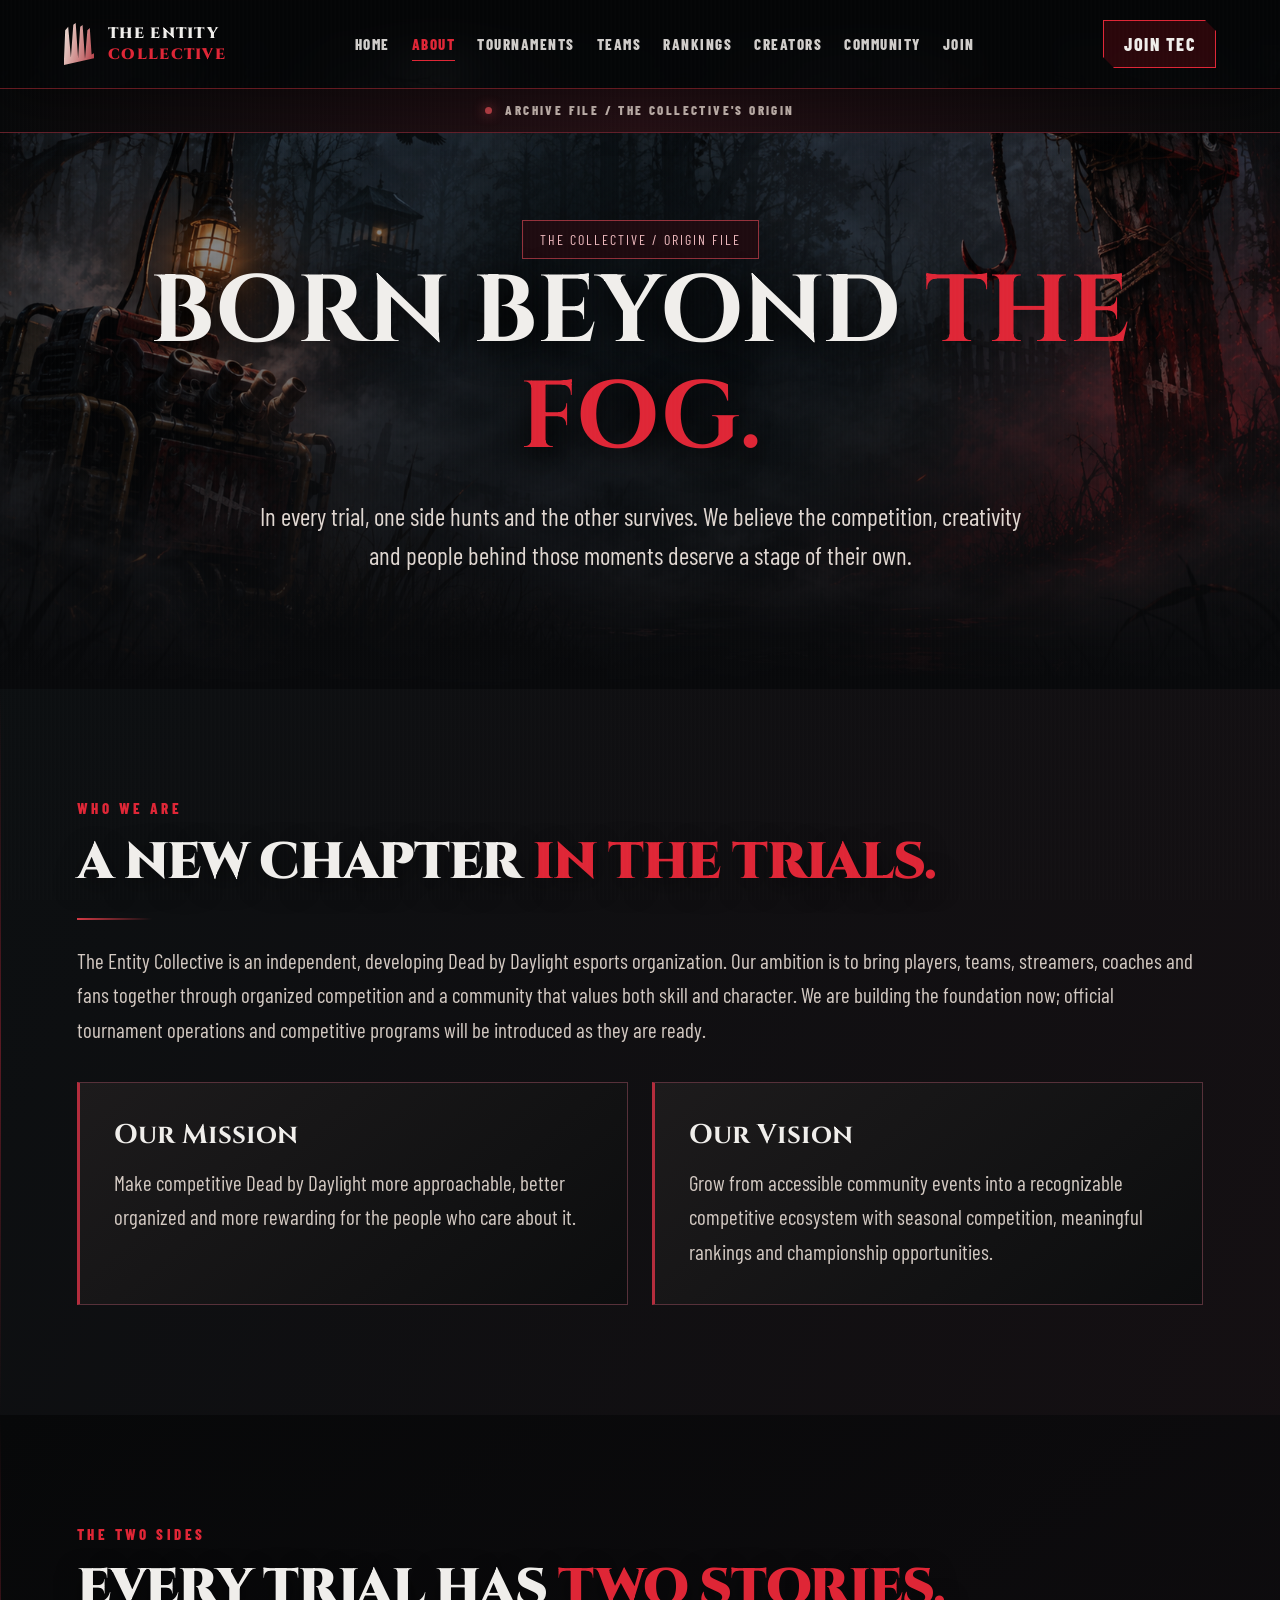
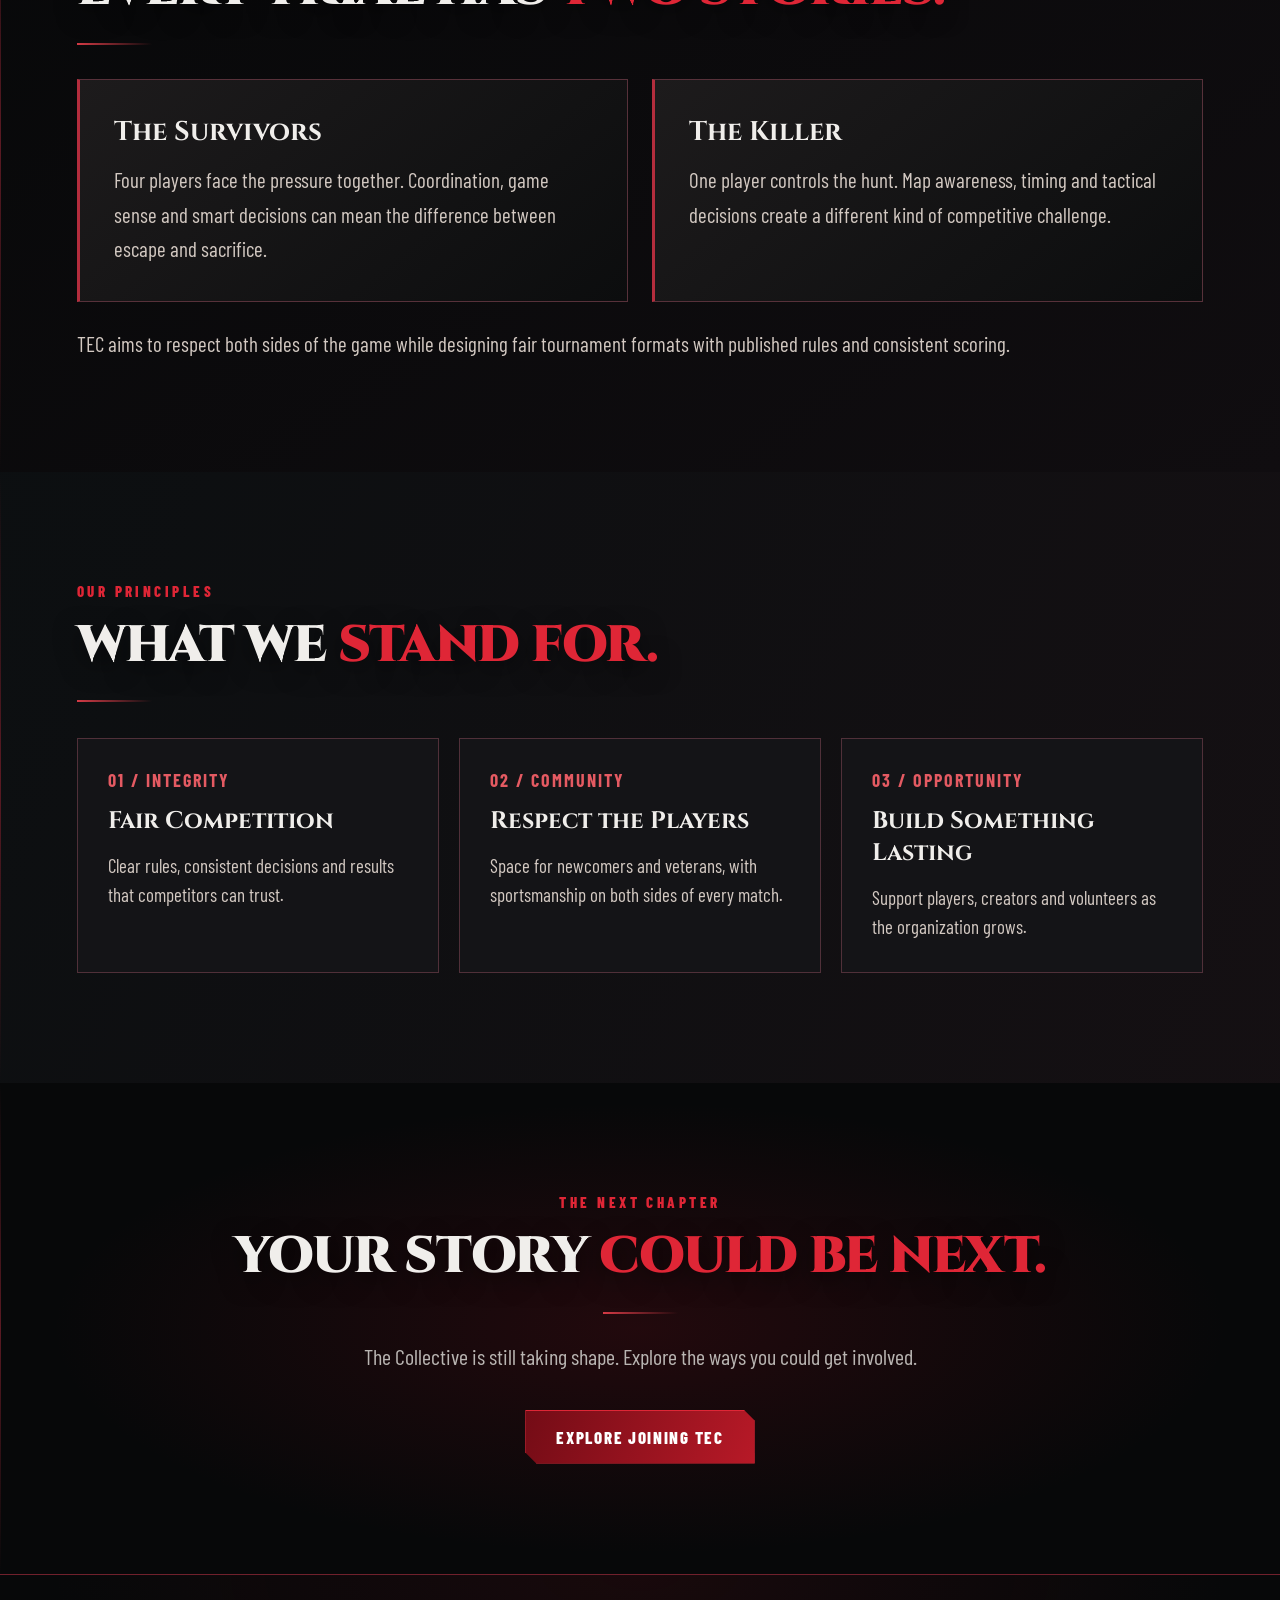
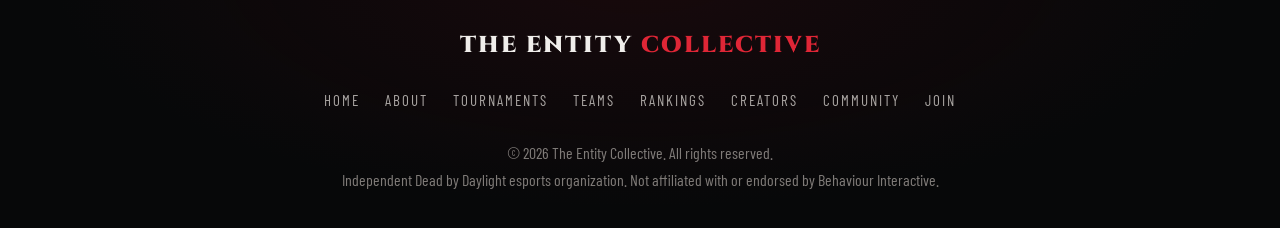
==== about.html @ 9bac4842 "Create dedicated about.html TEC page" ====
<!DOCTYPE html><html lang="en"><head><meta charset="UTF-8"><meta name="viewport" content="width=device-width,initial-scale=1"><meta name="theme-color" content="#08090b"><meta name="description" content="Discover the mission and vision behind The Entity Collective, an independent Dead by Daylight esports community."><title>About Us | The Entity Collective</title><link rel="stylesheet" href="/style.css?v=tec-realm-1"><style>.lore-hero{min-height:610px;display:grid;place-items:center;text-align:center;padding:175px 6% 90px;position:relative;isolation:isolate;background:linear-gradient(180deg,rgba(5,6,8,.45),rgba(5,6,8,.5) 45%,#08090b),url("/Fogbound%20Forest_%20Generator%20and%20Sacrificial%20Hook.png") center/cover}.lore-hero h1{font-family:var(--heading-font);font-size:clamp(45px,8vw,95px);line-height:1.12;text-transform:uppercase;text-shadow:0 8px 32px #000}.lore-hero h1 span{color:var(--red-bright)}.lore-hero p{font-size:clamp(19px,2.4vw,25px);max-width:780px;margin:25px auto;color:#e0d7d1;line-height:1.55}.lore-tag{display:inline-block;border:1px solid #94313b;background:#1e0b10;padding:10px 17px;color:#edb9bd;font-size:14px;letter-spacing:2px;text-transform:uppercase}.lore-grid{display:grid;grid-template-columns:repeat(2,minmax(0,1fr));gap:24px;margin-top:34px}.lore-panel{padding:34px;background:linear-gradient(140deg,#1d1b1c,#0c0d0e);border:1px solid #57313a;border-left:3px solid #b42d3d}.lore-panel h3{font-family:var(--heading-font);font-size:27px;margin-bottom:13px}.lore-panel p,.lore-copy{font-size:21px;color:#d3c9c2;line-height:1.65}.lore-list{margin:20px 0 0;padding-left:24px;color:#d3c9c2;font-size:20px;line-height:1.8}.lore-steps{display:grid;grid-template-columns:repeat(3,minmax(0,1fr));gap:20px;margin-top:36px}.lore-steps article{border:1px solid #503039;background:#141417;padding:30px}.lore-steps strong{color:#e45a62;letter-spacing:2px}.lore-steps h3{font-family:var(--heading-font);font-size:24px;margin:14px 0}.lore-steps p{font-size:19px;color:#d3c9c2;line-height:1.55}.lore-status{padding:30px;border:1px solid #92515a;background:#1b1014;margin-top:30px}.lore-status h3{font-family:var(--heading-font);font-size:25px;margin-bottom:12px}.lore-status p{font-size:20px;color:#e2d3cb;line-height:1.6}@media(max-width:800px){.lore-grid,.lore-steps{grid-template-columns:1fr}.lore-hero{min-height:490px}.lore-panel{padding:25px}}</style></head><body class="realm-about"><header class="site-header"><div class="nav-container"><a href="/index.html" class="site-logo"><div class="logo-text">THE ENTITY<span>COLLECTIVE</span></div></a><nav class="nav-links" id="navLinks" aria-label="Main navigation"><a href="/index.html">Home</a><a href="/about.html" class="active">About</a><a href="/tournaments.html">Tournaments</a><a href="/teams.html">Teams</a><a href="/rankings.html">Rankings</a><a href="/creators.html">Creators</a><a href="/community.html">Community</a><a href="/join.html">Join</a></nav><a class="nav-cta" href="/join.html">Join TEC</a><button class="mobile-toggle" id="mobileToggle" type="button" aria-label="Open navigation menu" aria-controls="navLinks" aria-expanded="false">&#9776;</button></div></header><main><div class="realm-signal"><span class="signal-light"></span>ARCHIVE FILE / THE COLLECTIVE'S ORIGIN</div><section class="lore-hero"><div><div class="lore-tag">The Collective / Origin File</div><h1>Born Beyond <span>the Fog.</span></h1><p>In every trial, one side hunts and the other survives. We believe the competition, creativity and people behind those moments deserve a stage of their own.</p></div></section><section class="section section-dark"><div class="section-container"><div class="section-kicker">Who We Are</div><h2 class="section-title">A New Chapter <span>in the Trials.</span></h2><div class="section-line"></div><p class="lore-copy">The Entity Collective is an independent, developing Dead by Daylight esports organization. Our ambition is to bring players, teams, streamers, coaches and fans together through organized competition and a community that values both skill and character. We are building the foundation now; official tournament operations and competitive programs will be introduced as they are ready.</p><div class="lore-grid"><article class="lore-panel"><h3>Our Mission</h3><p>Make competitive Dead by Daylight more approachable, better organized and more rewarding for the people who care about it.</p></article><article class="lore-panel"><h3>Our Vision</h3><p>Grow from accessible community events into a recognizable competitive ecosystem with seasonal competition, meaningful rankings and championship opportunities.</p></article></div></div></section><section class="section section-black"><div class="section-container"><div class="section-kicker">The Two Sides</div><h2 class="section-title">Every Trial Has <span>Two Stories.</span></h2><div class="section-line"></div><div class="lore-grid"><article class="lore-panel"><h3>The Survivors</h3><p>Four players face the pressure together. Coordination, game sense and smart decisions can mean the difference between escape and sacrifice.</p></article><article class="lore-panel"><h3>The Killer</h3><p>One player controls the hunt. Map awareness, timing and tactical decisions create a different kind of competitive challenge.</p></article></div><p class="lore-copy" style="margin-top:25px">TEC aims to respect both sides of the game while designing fair tournament formats with published rules and consistent scoring.</p></div></section><section class="section section-dark"><div class="section-container"><div class="section-kicker">Our Principles</div><h2 class="section-title">What We <span>Stand For.</span></h2><div class="section-line"></div><div class="lore-steps"><article><strong>01 / INTEGRITY</strong><h3>Fair Competition</h3><p>Clear rules, consistent decisions and results that competitors can trust.</p></article><article><strong>02 / COMMUNITY</strong><h3>Respect the Players</h3><p>Space for newcomers and veterans, with sportsmanship on both sides of every match.</p></article><article><strong>03 / OPPORTUNITY</strong><h3>Build Something Lasting</h3><p>Support players, creators and volunteers as the organization grows.</p></article></div></div></section><section class="section join-section"><div class="section-container"><div class="section-kicker">The Next Chapter</div><h2 class="section-title">Your Story <span>Could Be Next.</span></h2><div class="section-line"></div><p class="section-description">The Collective is still taking shape. Explore the ways you could get involved.</p><a class="btn btn-primary" href="/join.html">Explore Joining TEC</a></div></section></main><footer class="site-footer"><div class="footer-brand">THE ENTITY <span>COLLECTIVE</span></div><div class="footer-links"><a href="/index.html">Home</a><a href="/about.html">About</a><a href="/tournaments.html">Tournaments</a><a href="/teams.html">Teams</a><a href="/rankings.html">Rankings</a><a href="/creators.html">Creators</a><a href="/community.html">Community</a><a href="/join.html">Join</a></div><p>&copy; <span id="year"></span> The Entity Collective. All rights reserved.</p><p>Independent Dead by Daylight esports organization. Not affiliated with or endorsed by Behaviour Interactive.</p></footer><script>const t=document.getElementById("mobileToggle"),n=document.getElementById("navLinks");t.addEventListener("click",()=>{const o=n.classList.toggle("open");t.setAttribute("aria-expanded",String(o));t.setAttribute("aria-label",o?"Close navigation menu":"Open navigation menu")});n.querySelectorAll("a").forEach(a=>a.addEventListener("click",()=>{n.classList.remove("open");t.setAttribute("aria-expanded","false")}));document.getElementById("year").textContent=new Date().getFullYear()</script></body></html>
---- style.css ----
@import url('https://fonts.googleapis.com/css2?family=Barlow+Condensed:wght@400;500;600;700;800;900&family=Cinzel:wght@400;600;700;900&display=swap');

/* ==========================================
   THE ENTITY COLLECTIVE
   OFFICIAL WEBSITE STYLESHEET
   CINEMATIC HORROR ESPORTS DESIGN
========================================== */

:root {
  --background: #070809;
  --surface: #101113;
  --surface-light: #1a1b1e;
  --red: #a70e1b;
  --red-bright: #df2636;
  --red-dark: #530a13;
  --white: #f0eeeb;
  --gray: #b4b0ad;
  --border: rgba(255,255,255,0.14);
  --heading-font: 'Cinzel', Georgia, serif;
  --body-font: 'Barlow Condensed', Arial, sans-serif;
}

/* GENERAL RESET */

* {
  margin: 0;
  padding: 0;
  box-sizing: border-box;
}

html {
  scroll-behavior: smooth;
  scroll-padding-top: 90px;
}

body {
  background: var(--background);
  color: var(--white);
  font-family: var(--body-font);
  font-size: 18px;
  overflow-x: hidden;
}

a {
  color: inherit;
  text-decoration: none;
}

button {
  font: inherit;
  cursor: pointer;
}

img {
  display: block;
  max-width: 100%;
}

:focus-visible {
  outline: 2px solid var(--red-bright);
  outline-offset: 4px;
}

::selection {
  background: var(--red);
  color: white;
}

/* ==========================================
   NAVIGATION
========================================== */

.site-header {
  position: absolute;
  top: 0;
  left: 0;
  width: 100%;
  z-index: 100;
  background: rgba(5, 6, 7, 0.93);
  border-bottom: 1px solid rgba(167,14,27,0.5);
  backdrop-filter: blur(15px);
  -webkit-backdrop-filter: blur(15px);
}

.nav-container {
  max-width: 1600px;
  min-height: 88px;
  margin: auto;
  padding: 12px 5%;
  display: flex;
  justify-content: space-between;
  align-items: center;
  gap: 24px;
}

.site-logo {
  display: flex;
  align-items: center;
  gap: 14px;
  flex-shrink: 0;
}

.logo-mark {
  width: 52px;
  height: 65px;
  color: #e7e3de;
  filter: drop-shadow(0 0 10px rgba(255,255,255,.15));
}

.logo-text {
  font-family: var(--heading-font);
  font-size: 15px;
  font-weight: 900;
  letter-spacing: 1.3px;
  line-height: 1.4;
}

.logo-text span {
  display: block;
  color: var(--red-bright);
}

.nav-links {
  display: flex;
  align-items: center;
  gap: 22px;
}

.nav-links a {
  font-size: 15px;
  font-weight: 800;
  letter-spacing: 1.5px;
  text-transform: uppercase;
  color: #d0cdca;
  transition: color .25s;
}

.nav-links a:hover,
.nav-links a.active {
  color: var(--red-bright);
}

.nav-cta {
  flex-shrink: 0;
  padding: 12px 20px;
  border: 1px solid var(--red-bright);
  background: rgba(130,10,22,.3);
  font-weight: 800;
  letter-spacing: 1.5px;
  text-transform: uppercase;
  transition: .25s;
}

.nav-cta:hover {
  background: var(--red);
}

.mobile-toggle {
  display: none;
  color: white;
  background: transparent;
  border: 1px solid var(--border);
  padding: 8px 13px;
  font-size: 24px;
}

/* ==========================================
   CINEMATIC HERO
========================================== */

.hero {
  position: relative;
  min-height: 900px;
  min-height: 100svh;
  padding: 165px 5% 225px;
  display: flex;
  justify-content: center;
  align-items: center;
  isolation: isolate;
  overflow: hidden;
  background: #08090b;
}

/*
  ACTUAL UPLOADED FOREST ARTWORK

  Filename:
  Fogbound Forest_ Generator and Sacrificial Hook.png

  Spaces are URL-encoded as %20.
*/

.hero-background {
  position: absolute;
  inset: 0;
  z-index: -3;

  background-image:
    linear-gradient(
      180deg,
      rgba(0,0,0,.28) 0%,
      rgba(0,0,0,.12) 25%,
      rgba(0,0,0,.24) 55%,
      rgba(7,8,9,.92) 100%
    ),
    linear-gradient(
      90deg,
      rgba(0,0,0,.32) 0%,
      rgba(0,0,0,.04) 50%,
      rgba(0,0,0,.32) 100%
    ),
    url("Fogbound%20Forest_%20Generator%20and%20Sacrificial%20Hook.png");

  background-position:
    center,
    center,
    center center;

  background-size:
    cover,
    cover,
    cover;

  background-repeat: no-repeat;
}

/* SUBTLE DARKENING BEHIND TEXT */

.hero::after {
  content: "";
  position: absolute;
  inset: 0;
  z-index: -1;
  pointer-events: none;
  background:
    radial-gradient(
      ellipse at 50% 48%,
      rgba(0,0,0,.48),
      transparent 68%
    );
}

/* HERO CONTENT */

.hero-content {
  position: relative;
  z-index: 5;
  width: 100%;
  max-width: 1050px;
  text-align: center;
}

.hero-emblem {
  display: block;
  width: 105px;
  height: 120px;
  margin: 0 auto 22px;
  color: #f1eeea;
  filter:
    drop-shadow(0 5px 12px #000)
    drop-shadow(0 0 15px rgba(255,255,255,.18));
}

.hero-eyebrow {
  margin-bottom: 20px;
  color: #dedad6;
  font-size: 17px;
  font-weight: 800;
  letter-spacing: 5px;
  text-transform: uppercase;
  text-shadow: 0 3px 12px black;
}

.hero-title {
  font-family: var(--heading-font);
  font-weight: 900;
  text-transform: uppercase;
  line-height: 1.08;
  letter-spacing: 3px;
  text-shadow:
    0 5px 12px rgba(0,0,0,.9),
    0 12px 35px black;
}

.hero-title span {
  display: block;
}

.hero-title .title-top {
  font-size: clamp(42px, 7vw, 94px);
  color: #f4f0e9;
}

.hero-title .title-bottom {
  font-size: clamp(42px, 7.5vw, 104px);
  color: var(--red-bright);
}

.hero-tagline {
  margin: 27px auto 14px;
  font-size: 22px;
  font-weight: 800;
  letter-spacing: 7px;
  text-transform: uppercase;
  text-shadow: 0 3px 12px black;
}

.hero-subtitle {
  max-width: 680px;
  margin: 0 auto 32px;
  color: #d6d1cb;
  font-size: 21px;
  line-height: 1.5;
  text-shadow: 0 3px 12px black;
}

.hero-actions {
  display: flex;
  justify-content: center;
  align-items: center;
  flex-wrap: wrap;
  gap: 16px;
}

/* ==========================================
   BUTTONS
========================================== */

.btn {
  display: inline-flex;
  justify-content: center;
  align-items: center;
  min-height: 54px;
  padding: 14px 30px;
  background: rgba(5,6,8,.9);
  border: 1px solid #a4a0a0;
  color: white;
  font-size: 17px;
  font-weight: 800;
  letter-spacing: 1.7px;
  text-transform: uppercase;
  transition:
    transform .25s,
    background .25s,
    border-color .25s,
    box-shadow .25s;
}

.btn-primary {
  background: linear-gradient(
    110deg,
    #740c16,
    #b71927
  );
  border-color: var(--red-bright);
}

.btn:hover {
  transform: translateY(-3px);
  border-color: white;
  box-shadow: 0 8px 25px rgba(0,0,0,.45);
}

.btn-primary:hover {
  background: var(--red-bright);
}

/* ==========================================
   ANIMATED FOREST FOG
========================================== */

.fog-layer {
  position: absolute;
  z-index: 2;
  pointer-events: none;
  left: -40%;
  width: 180%;
  height: 230px;
  filter: blur(38px);
  background:
    radial-gradient(
      ellipse,
      rgba(194,200,205,.16),
      transparent 65%
    );
  animation: fog-drift 24s ease-in-out infinite alternate;
}

.fog-layer.one {
  bottom: 12%;
}

.fog-layer.two {
  bottom: 40%;
  opacity: .45;
  animation-duration: 34s;
  animation-direction: alternate-reverse;
}

@keyframes fog-drift {
  from {
    transform: translateX(-12%);
  }

  to {
    transform: translateX(12%);
  }
}

/* ==========================================
   HERO FEATURE PANELS
========================================== */

.hero-panels {
  position: absolute;
  z-index: 10;
  bottom: 35px;
  left: 5%;
  right: 5%;
  display: grid;
  grid-template-columns: repeat(3, minmax(0,1fr));
  gap: 18px;
}

.feature-panel {
  display: block;
  min-height: 160px;
  padding: 25px;
  background:
    linear-gradient(
      135deg,
      rgba(19,20,23,.97),
      rgba(5,6,8,.94)
    );
  border: 1px solid rgba(255,255,255,.2);
  border-bottom: 2px solid var(--red);
  transition:
    transform .25s,
    border-color .25s;
}

.feature-panel:hover {
  transform: translateY(-5px);
  border-color: var(--red-bright);
}

.panel-label {
  margin-bottom: 10px;
  color: var(--red-bright);
  font-size: 15px;
  font-weight: 800;
  letter-spacing: 2px;
  text-transform: uppercase;
}

.feature-panel h3 {
  margin-bottom: 8px;
  font-size: 27px;
  font-weight: 800;
  letter-spacing: 1px;
  text-transform: uppercase;
}

.feature-panel p {
  color: #aaa6a3;
  font-size: 18px;
  line-height: 1.4;
}

/* ==========================================
   GENERAL SECTIONS
========================================== */

.section {
  position: relative;
  padding: 110px 6%;
}

.section-dark {
  background: #0d0e11;
}

.section-black {
  background: #070809;
}

.section-container {
  max-width: 1300px;
  margin: 0 auto;
}

.section-kicker {
  margin-bottom: 15px;
  color: var(--red-bright);
  font-size: 15px;
  font-weight: 800;
  letter-spacing: 5px;
  text-transform: uppercase;
}

.section-title {
  margin-bottom: 20px;
  font-family: var(--heading-font);
  font-size: clamp(30px, 4vw, 55px);
  font-weight: 900;
  line-height: 1.2;
  text-transform: uppercase;
}

.section-title span {
  color: var(--red-bright);
}

.section-line {
  width: 75px;
  height: 2px;
  margin: 24px 0;
  background: var(--red-bright);
}

.section-description {
  max-width: 800px;
  color: #b9b5b2;
  font-size: 22px;
  line-height: 1.6;
}

/* ==========================================
   COMPETITIVE DIVISIONS
========================================== */

.competition-grid {
  display: grid;
  grid-template-columns: repeat(3,minmax(0,1fr));
  gap: 24px;
  margin-top: 50px;
}

.competition-card {
  min-height: 290px;
  padding: 35px;
  background:
    linear-gradient(
      145deg,
      #1a1b1e,
      #0a0b0d
    );
  border: 1px solid var(--border);
  transition:
    transform .25s,
    border-color .25s;
}

.competition-card:hover {
  transform: translateY(-5px);
  border-color: var(--red-bright);
}

.card-number {
  margin-bottom: 40px;
  color: var(--red-bright);
  font-family: var(--heading-font);
  font-size: 37px;
}

.competition-card h3 {
  margin-bottom: 14px;
  font-family: var(--heading-font);
  font-size: 23px;
  text-transform: uppercase;
}

.competition-card p {
  color: #aaa6a3;
  font-size: 19px;
  line-height: 1.5;
}

/* ==========================================
   TOURNAMENT ANNOUNCEMENTS
========================================== */

.tournament-display {
  margin-top: 45px;
  padding: 40px;
  background:
    linear-gradient(
      120deg,
      #191a1e,
      #08090b
    );
  border: 1px solid rgba(183,25,37,.5);
}

.status-label {
  display: inline-block;
  margin-bottom: 22px;
  padding: 9px 15px;
  border: 1px solid #81303a;
  color: #e8a0a7;
  font-size: 14px;
  letter-spacing: 2px;
  text-transform: uppercase;
}

.tournament-display h3 {
  margin-bottom: 15px;
  font-family: var(--heading-font);
  font-size: 32px;
}

.tournament-display p {
  color: #b5b0ac;
  font-size: 21px;
  line-height: 1.5;
}

/* ==========================================
   COMMUNITY CARDS
========================================== */

.community-grid {
  display: grid;
  grid-template-columns: repeat(2,minmax(0,1fr));
  gap: 30px;
  margin-top: 45px;
}

.community-card {
  padding: 40px;
  background: #151619;
  border: 1px solid var(--border);
}

.community-card h3 {
  margin-bottom: 15px;
  font-family: var(--heading-font);
  font-size: 24px;
}

.community-card p {
  color: #b2adaa;
  font-size: 20px;
  line-height: 1.5;
}

/* ==========================================
   JOIN THE COLLECTIVE
========================================== */

.join-section {
  text-align: center;
  background:
    radial-gradient(
      ellipse at center,
      rgba(130,14,27,.22),
      transparent 65%
    ),
    #070809;
}

.join-section .section-line {
  margin: 25px auto;
}

.join-section .section-description {
  margin: 0 auto 35px;
}

/* ==========================================
   FOOTER
========================================== */

.site-footer {
  padding: 55px 6% 35px;
  background: #050607;
  border-top: 1px solid var(--border);
  text-align: center;
}

.footer-brand {
  font-family: var(--heading-font);
  font-size: 23px;
  font-weight: 900;
  letter-spacing: 2px;
}

.footer-brand span {
  color: var(--red-bright);
}

.footer-links {
  display: flex;
  justify-content: center;
  flex-wrap: wrap;
  gap: 25px;
  margin: 30px 0;
}

.footer-links a {
  color: #aaa6a3;
  font-size: 15px;
  letter-spacing: 2px;
  text-transform: uppercase;
  transition: color .25s;
}

.footer-links a:hover {
  color: white;
}

.site-footer p {
  color: #807c79;
  font-size: 16px;
  line-height: 1.7;
}

/* ==========================================
   TABLET RESPONSIVENESS
========================================== */

@media (max-width: 1100px) {

  .nav-links {
    gap: 12px;
  }

  .nav-links a {
    font-size: 13px;
  }

  .hero-panels {
    gap: 10px;
  }

  .feature-panel {
    padding: 18px;
  }

}

/* ==========================================
   MOBILE RESPONSIVENESS
========================================== */

@media (max-width: 850px) {

  .mobile-toggle {
    display: block;
  }

  .nav-links {
    display: none;
    position: absolute;
    top: 100%;
    left: 0;
    right: 0;
    padding: 25px 6%;
    background: rgba(7,8,9,.98);
    flex-direction: column;
    align-items: flex-start;
    border-bottom: 1px solid var(--red-dark);
  }

  .nav-links.open {
    display: flex;
  }

  .nav-links a {
    padding: 6px 0;
    font-size: 18px;
  }

  .nav-cta {
    display: none;
  }

  .hero {
    min-height: 1050px;
    padding: 140px 5% 480px;
  }

  .hero-background {
    background-position:
      center,
      center,
      50% center;
  }

  .hero-panels {
    grid-template-columns: 1fr;
    bottom: 25px;
  }

  .feature-panel {
    min-height: 115px;
  }

  .hero-tagline {
    font-size: 18px;
    letter-spacing: 4px;
  }

  .competition-grid,
  .community-grid {
    grid-template-columns: 1fr;
  }

  .section {
    padding: 75px 6%;
  }

}

/* ==========================================
   SMALL PHONES
========================================== */

@media (max-width: 480px) {

  .hero-title .title-top {
    font-size: 38px;
  }

  .hero-title .title-bottom {
    font-size: 40px;
  }

  .hero-eyebrow {
    font-size: 12px;
    letter-spacing: 3px;
  }

  .hero-emblem {
    width: 80px;
    height: 95px;
  }

  .hero-actions {
    flex-direction: column;
  }

  .hero-actions .btn {
    width: 100%;
  }

  .hero-subtitle {
    font-size: 18px;
  }

  .tournament-display,
  .community-card {
    padding: 25px;
  }

}

/* ==========================================
   ACCESSIBILITY
========================================== */

@media (prefers-reduced-motion: reduce) {

  *,
  *::before,
  *::after {
    animation-duration: .01ms !important;
    transition-duration: .01ms !important;
    scroll-behavior: auto !important;
  }

}


/* ENTITY REALM — SITE-WIDE ART DIRECTION */
:root{--ember:#d93c43;--bone:#e4d9c7;--fog:#a7a9a4}
body{background:#07090a;background-image:radial-gradient(ellipse at 12% 25%,rgba(95,10,18,.12),transparent 45%),repeating-linear-gradient(0deg,transparent 0 3px,rgba(255,255,255,.012) 4px 5px);background-attachment:fixed}
body:before{content:"";position:fixed;inset:0;z-index:150;pointer-events:none;opacity:.13;background:repeating-linear-gradient(90deg,transparent 0 2px,rgba(255,255,255,.05) 3px 4px);mix-blend-mode:screen}
.site-header{border-bottom:1px solid rgba(180,45,54,.55);box-shadow:0 12px 50px rgba(0,0,0,.45)}
.site-logo{position:relative}
.site-logo:before{content:"";display:block;flex:none;width:30px;height:42px;background:linear-gradient(105deg,#eee5db,#b43d45);clip-path:polygon(4% 17%,14% 9%,23% 82%,31% 4%,39% 0,47% 84%,54% 9%,62% 5%,70% 85%,78% 17%,86% 12%,92% 75%,100% 72%,100% 84%,0 100%,0 86%);filter:drop-shadow(0 0 8px #7a1722)}
.site-logo:has(.logo-mark):before{display:none}
.nav-links a{position:relative}
.nav-links a:after{content:"";position:absolute;bottom:-8px;left:0;width:0;height:1px;background:var(--red-bright);transition:width .25s}
.nav-links a:hover:after,.nav-links a.active:after{width:100%}
.section{position:relative;isolation:isolate}
.section-dark{background:linear-gradient(115deg,rgba(12,15,17,.96),rgba(21,16,19,.96))}
.section-black{background:linear-gradient(145deg,#070809,#100d10)}
.section:before{content:"";position:absolute;left:0;top:0;bottom:0;width:1px;background:linear-gradient(transparent,#5b1a23,transparent);pointer-events:none}
.section-kicker{letter-spacing:.23em!important;text-transform:uppercase}
.section-title{letter-spacing:-.025em;text-shadow:0 8px 25px rgba(0,0,0,.5)}
.section-line{height:2px!important;background:linear-gradient(90deg,#d43a45,transparent)!important}
.btn,.nav-cta{clip-path:polygon(0 0,calc(100% - 11px) 0,100% 11px,100% 100%,11px 100%,0 calc(100% - 11px));transition:transform .25s,background .25s,box-shadow .25s}
.btn:hover,.nav-cta:hover{transform:translateY(-3px);box-shadow:0 12px 30px rgba(130,15,30,.3)}
.event-main,.event-side-card,.division-card,.roadmap-step,.information-card,.rank-panel,.rank-step,.creator-card,.creator-path article,.community-feature,.community-values article,.community-note,.how-card,.how-step,.roster-card,.path-card{position:relative;overflow:hidden;transition:transform .3s ease,border-color .3s ease,box-shadow .3s ease}
.event-main:hover,.event-side-card:hover,.division-card:hover,.roadmap-step:hover,.information-card:hover,.rank-panel:hover,.rank-step:hover,.creator-card:hover,.creator-path article:hover,.community-feature:hover,.community-values article:hover,.community-note:hover,.how-card:hover,.how-step:hover,.roster-card:hover,.path-card:hover{transform:translateY(-5px);border-color:rgba(220,64,73,.65);box-shadow:0 18px 42px rgba(0,0,0,.4)}
.event-main:after,.division-card:after,.rank-panel:after,.creator-card:after,.community-feature:after,.how-card:after{content:"";position:absolute;right:-42px;top:-42px;width:145px;height:145px;border:1px solid rgba(205,49,63,.18);transform:rotate(45deg);pointer-events:none}
.site-footer{border-top:1px solid #70202c;background:radial-gradient(ellipse at top,rgba(91,13,23,.2),transparent 65%),#070809}
.tournament-hero:before,.roster-hero:before,.rank-hero:before,.creator-hero:before,.community-hero:before{background-size:cover!important;filter:saturate(.8)}
.tournament-hero:after,.roster-hero:after,.rank-hero:after,.creator-hero:after,.community-hero:after{content:"";position:absolute;inset:0;z-index:-1;pointer-events:none;background:linear-gradient(90deg,rgba(90,7,19,.13),transparent 30%,rgba(90,7,19,.14)),repeating-linear-gradient(0deg,transparent 0 5px,rgba(0,0,0,.07) 6px 7px)}
/* Individual realms — distinctive silhouettes and mood for each section */
body.realm-tournaments .tournament-hero{background:radial-gradient(ellipse at 75% 40%,rgba(145,14,25,.18),transparent 45%),#08090b}
body.realm-teams .roster-hero{background:radial-gradient(ellipse at 18% 50%,rgba(33,88,91,.23),transparent 55%),#08090b}
body.realm-rankings .rank-hero{background:radial-gradient(ellipse at 75% 40%,rgba(180,112,39,.17),transparent 55%),#08090b}
body.realm-creators .creator-hero{background:radial-gradient(ellipse at 75% 45%,rgba(95,46,123,.2),transparent 55%),#08090b}
body.realm-community .community-hero{background:radial-gradient(ellipse at 25% 45%,rgba(42,95,76,.2),transparent 55%),#08090b}
body.realm-rankings .rank-panel{border-top-color:#aa783d}
body.realm-creators .creator-card:nth-child(3n + 2){border-top-color:#7f527e}
body.realm-community .community-feature:nth-child(3n + 2){border-top-color:#5e8275}
.realm-tournaments .tournament-hero h1,.realm-teams .roster-hero h1,.realm-rankings .rank-hero h1,.realm-creators .creator-hero h1,.realm-community .community-hero h1{max-width:1000px;margin:auto}
.realm-tournaments .tournament-hero h1:after,.realm-teams .roster-hero h1:after,.realm-rankings .rank-hero h1:after,.realm-creators .creator-hero h1:after,.realm-community .community-hero h1:after{content:"";display:block;width:115px;height:3px;background:linear-gradient(90deg,transparent,#b42e3c,transparent);margin:23px auto 0}
@media(prefers-reduced-motion:reduce){html{scroll-behavior:auto!important}*,*:before,*:after{animation-duration:.01ms!important;transition-duration:.01ms!important}}
@media(max-width:850px){.site-logo:before{width:23px;height:32px}.nav-links a:after{display:none}}


/* IN-WORLD TRANSMISSIONS */
.realm-signal{position:relative;z-index:3;display:flex;align-items:center;justify-content:center;gap:13px;flex-wrap:wrap;min-height:45px;padding:12px 18px;margin-top:88px;margin-bottom:-88px;background:linear-gradient(90deg,#08090a,#251015 50%,#08090a);border-bottom:1px solid #66212b;color:#d8c8c1;font-size:13px;letter-spacing:2.4px;font-weight:800;text-align:center}
.realm-signal .signal-light{width:7px;height:7px;border-radius:50%;background:#c9454c;box-shadow:0 0 12px #c9454c}
.realm-signal .signal-divider{color:#b3434b}
.realm-home .realm-signal{margin-bottom:-88px}
@media(max-width:850px){.realm-signal{margin-top:88px;margin-bottom:-88px;font-size:11px;letter-spacing:1px;padding:12px 8px;gap:7px}}
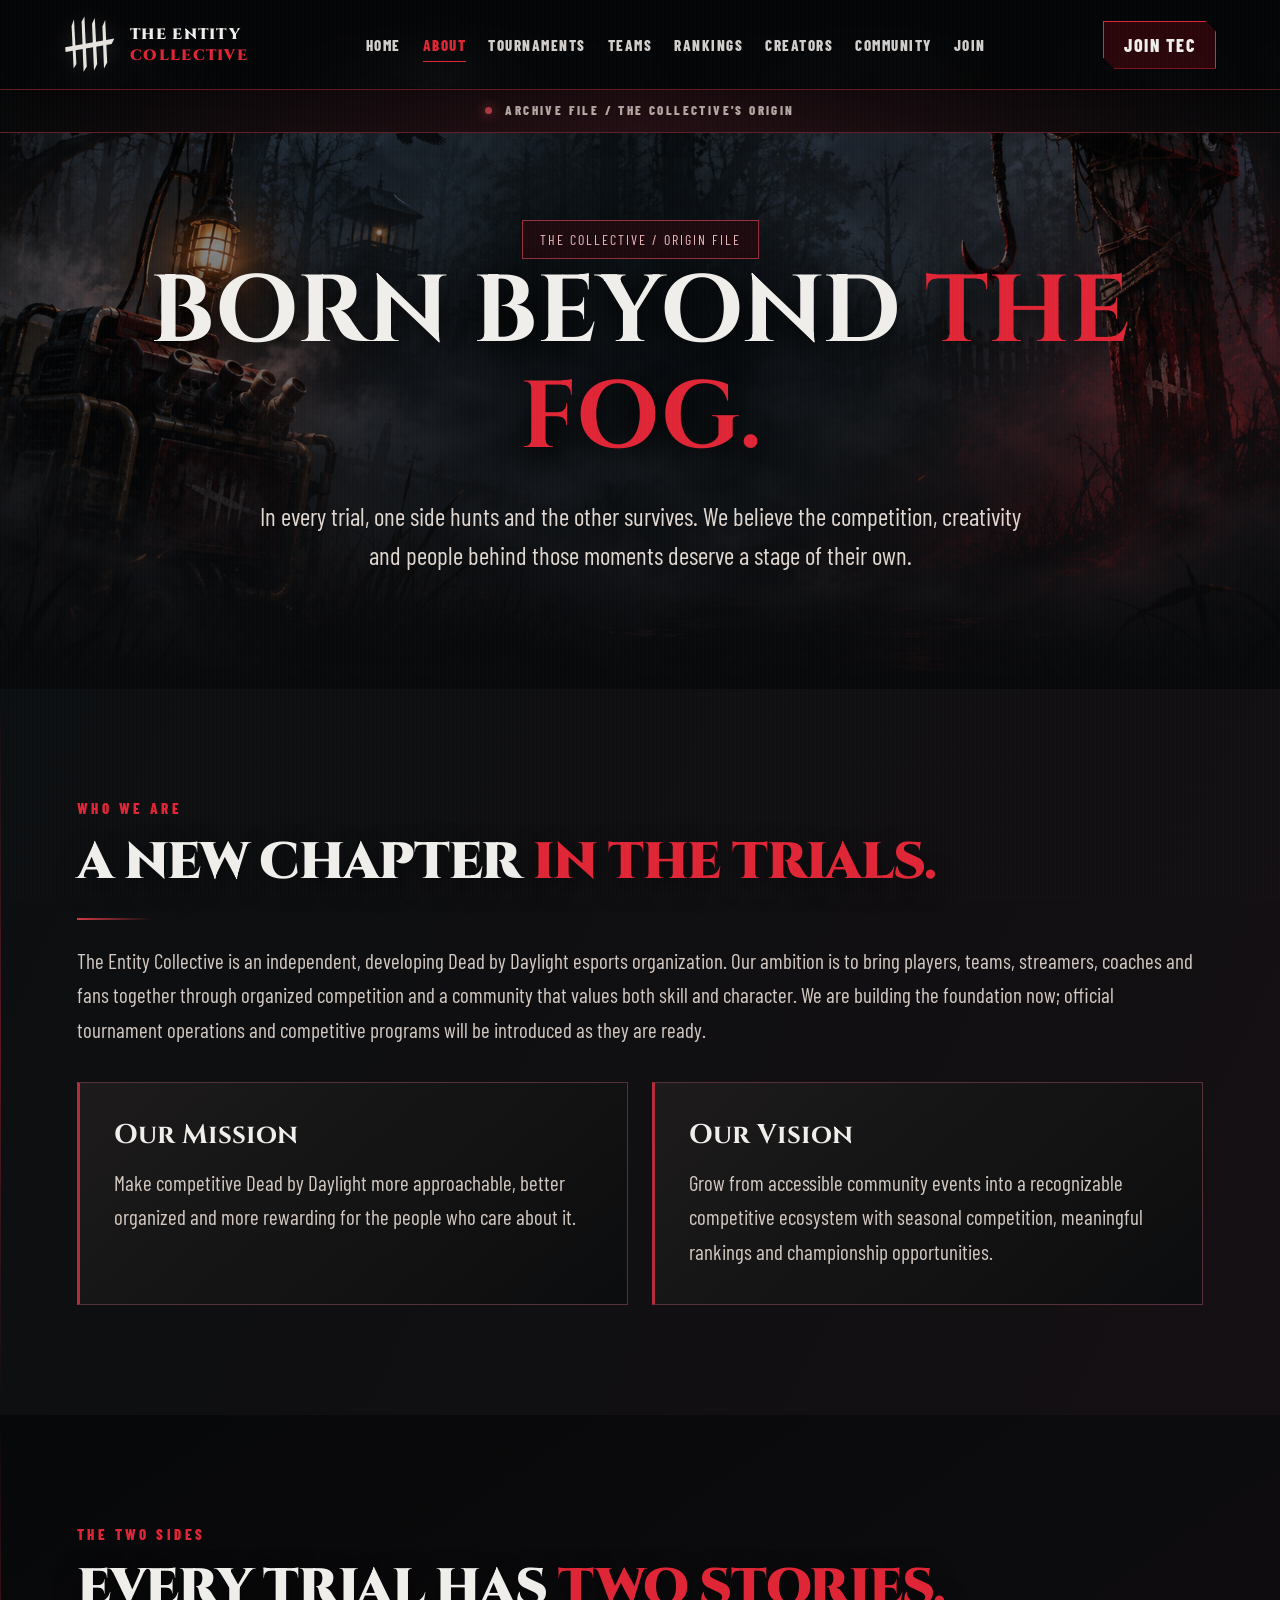
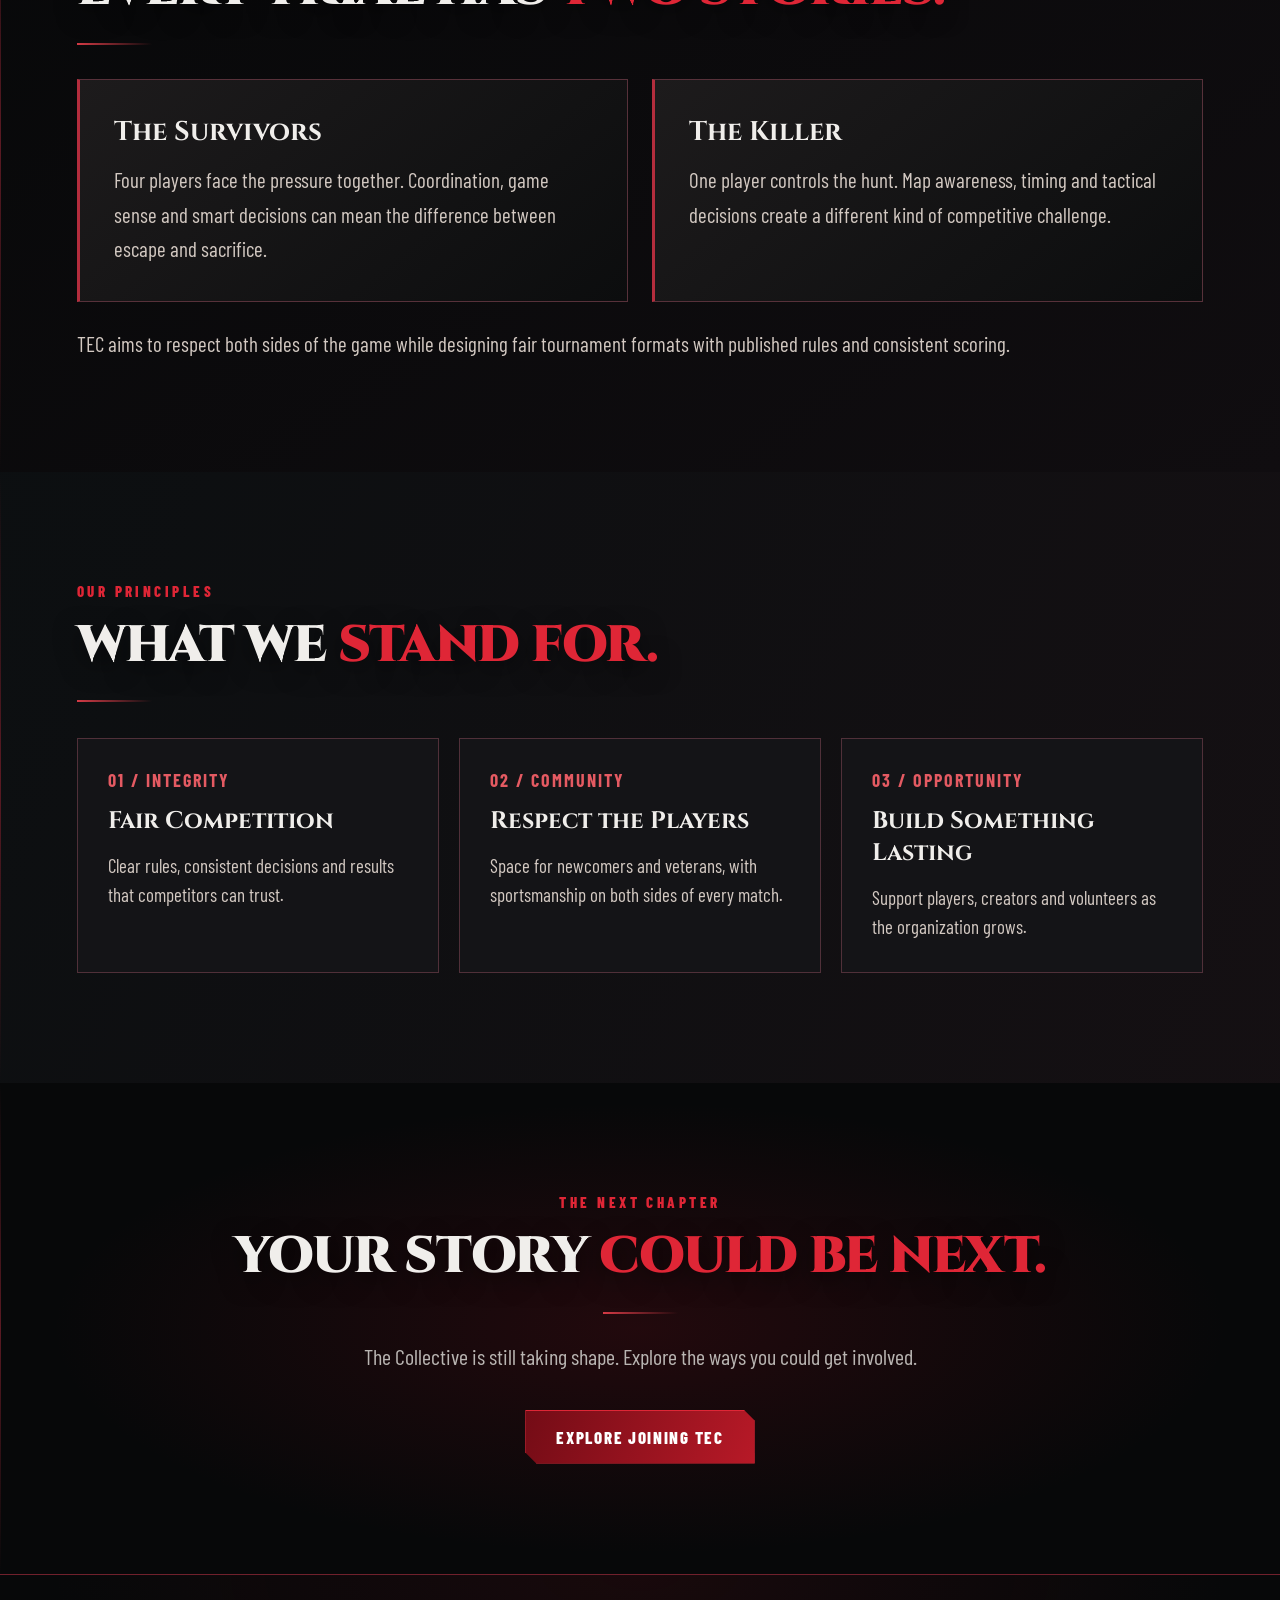
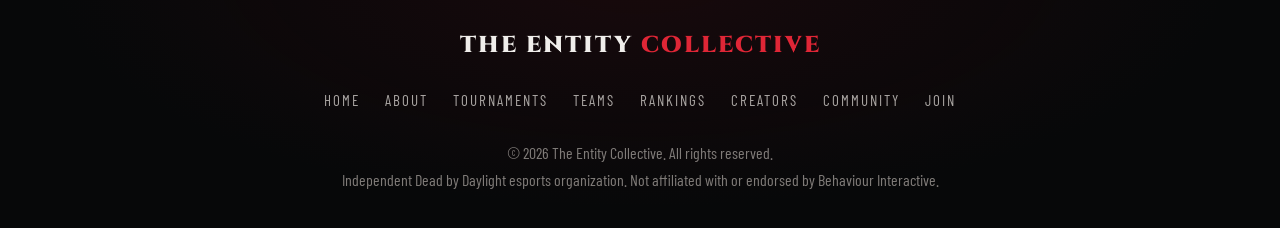
==== commit 44bebaa7: "Match homepage five-mark logo across all TEC pages" ====
--- a/about.html
+++ b/about.html
@@ -1 +1,19 @@
-<!DOCTYPE html><html lang="en"><head><meta charset="UTF-8"><meta name="viewport" content="width=device-width,initial-scale=1"><meta name="theme-color" content="#08090b"><meta name="description" content="Discover the mission and vision behind The Entity Collective, an independent Dead by Daylight esports community."><title>About Us | The Entity Collective</title><link rel="stylesheet" href="/style.css?v=tec-realm-1"><style>.lore-hero{min-height:610px;display:grid;place-items:center;text-align:center;padding:175px 6% 90px;position:relative;isolation:isolate;background:linear-gradient(180deg,rgba(5,6,8,.45),rgba(5,6,8,.5) 45%,#08090b),url("/Fogbound%20Forest_%20Generator%20and%20Sacrificial%20Hook.png") center/cover}.lore-hero h1{font-family:var(--heading-font);font-size:clamp(45px,8vw,95px);line-height:1.12;text-transform:uppercase;text-shadow:0 8px 32px #000}.lore-hero h1 span{color:var(--red-bright)}.lore-hero p{font-size:clamp(19px,2.4vw,25px);max-width:780px;margin:25px auto;color:#e0d7d1;line-height:1.55}.lore-tag{display:inline-block;border:1px solid #94313b;background:#1e0b10;padding:10px 17px;color:#edb9bd;font-size:14px;letter-spacing:2px;text-transform:uppercase}.lore-grid{display:grid;grid-template-columns:repeat(2,minmax(0,1fr));gap:24px;margin-top:34px}.lore-panel{padding:34px;background:linear-gradient(140deg,#1d1b1c,#0c0d0e);border:1px solid #57313a;border-left:3px solid #b42d3d}.lore-panel h3{font-family:var(--heading-font);font-size:27px;margin-bottom:13px}.lore-panel p,.lore-copy{font-size:21px;color:#d3c9c2;line-height:1.65}.lore-list{margin:20px 0 0;padding-left:24px;color:#d3c9c2;font-size:20px;line-height:1.8}.lore-steps{display:grid;grid-template-columns:repeat(3,minmax(0,1fr));gap:20px;margin-top:36px}.lore-steps article{border:1px solid #503039;background:#141417;padding:30px}.lore-steps strong{color:#e45a62;letter-spacing:2px}.lore-steps h3{font-family:var(--heading-font);font-size:24px;margin:14px 0}.lore-steps p{font-size:19px;color:#d3c9c2;line-height:1.55}.lore-status{padding:30px;border:1px solid #92515a;background:#1b1014;margin-top:30px}.lore-status h3{font-family:var(--heading-font);font-size:25px;margin-bottom:12px}.lore-status p{font-size:20px;color:#e2d3cb;line-height:1.6}@media(max-width:800px){.lore-grid,.lore-steps{grid-template-columns:1fr}.lore-hero{min-height:490px}.lore-panel{padding:25px}}</style></head><body class="realm-about"><header class="site-header"><div class="nav-container"><a href="/index.html" class="site-logo"><div class="logo-text">THE ENTITY<span>COLLECTIVE</span></div></a><nav class="nav-links" id="navLinks" aria-label="Main navigation"><a href="/index.html">Home</a><a href="/about.html" class="active">About</a><a href="/tournaments.html">Tournaments</a><a href="/teams.html">Teams</a><a href="/rankings.html">Rankings</a><a href="/creators.html">Creators</a><a href="/community.html">Community</a><a href="/join.html">Join</a></nav><a class="nav-cta" href="/join.html">Join TEC</a><button class="mobile-toggle" id="mobileToggle" type="button" aria-label="Open navigation menu" aria-controls="navLinks" aria-expanded="false">&#9776;</button></div></header><main><div class="realm-signal"><span class="signal-light"></span>ARCHIVE FILE / THE COLLECTIVE'S ORIGIN</div><section class="lore-hero"><div><div class="lore-tag">The Collective / Origin File</div><h1>Born Beyond <span>the Fog.</span></h1><p>In every trial, one side hunts and the other survives. We believe the competition, creativity and people behind those moments deserve a stage of their own.</p></div></section><section class="section section-dark"><div class="section-container"><div class="section-kicker">Who We Are</div><h2 class="section-title">A New Chapter <span>in the Trials.</span></h2><div class="section-line"></div><p class="lore-copy">The Entity Collective is an independent, developing Dead by Daylight esports organization. Our ambition is to bring players, teams, streamers, coaches and fans together through organized competition and a community that values both skill and character. We are building the foundation now; official tournament operations and competitive programs will be introduced as they are ready.</p><div class="lore-grid"><article class="lore-panel"><h3>Our Mission</h3><p>Make competitive Dead by Daylight more approachable, better organized and more rewarding for the people who care about it.</p></article><article class="lore-panel"><h3>Our Vision</h3><p>Grow from accessible community events into a recognizable competitive ecosystem with seasonal competition, meaningful rankings and championship opportunities.</p></article></div></div></section><section class="section section-black"><div class="section-container"><div class="section-kicker">The Two Sides</div><h2 class="section-title">Every Trial Has <span>Two Stories.</span></h2><div class="section-line"></div><div class="lore-grid"><article class="lore-panel"><h3>The Survivors</h3><p>Four players face the pressure together. Coordination, game sense and smart decisions can mean the difference between escape and sacrifice.</p></article><article class="lore-panel"><h3>The Killer</h3><p>One player controls the hunt. Map awareness, timing and tactical decisions create a different kind of competitive challenge.</p></article></div><p class="lore-copy" style="margin-top:25px">TEC aims to respect both sides of the game while designing fair tournament formats with published rules and consistent scoring.</p></div></section><section class="section section-dark"><div class="section-container"><div class="section-kicker">Our Principles</div><h2 class="section-title">What We <span>Stand For.</span></h2><div class="section-line"></div><div class="lore-steps"><article><strong>01 / INTEGRITY</strong><h3>Fair Competition</h3><p>Clear rules, consistent decisions and results that competitors can trust.</p></article><article><strong>02 / COMMUNITY</strong><h3>Respect the Players</h3><p>Space for newcomers and veterans, with sportsmanship on both sides of every match.</p></article><article><strong>03 / OPPORTUNITY</strong><h3>Build Something Lasting</h3><p>Support players, creators and volunteers as the organization grows.</p></article></div></div></section><section class="section join-section"><div class="section-container"><div class="section-kicker">The Next Chapter</div><h2 class="section-title">Your Story <span>Could Be Next.</span></h2><div class="section-line"></div><p class="section-description">The Collective is still taking shape. Explore the ways you could get involved.</p><a class="btn btn-primary" href="/join.html">Explore Joining TEC</a></div></section></main><footer class="site-footer"><div class="footer-brand">THE ENTITY <span>COLLECTIVE</span></div><div class="footer-links"><a href="/index.html">Home</a><a href="/about.html">About</a><a href="/tournaments.html">Tournaments</a><a href="/teams.html">Teams</a><a href="/rankings.html">Rankings</a><a href="/creators.html">Creators</a><a href="/community.html">Community</a><a href="/join.html">Join</a></div><p>&copy; <span id="year"></span> The Entity Collective. All rights reserved.</p><p>Independent Dead by Daylight esports organization. Not affiliated with or endorsed by Behaviour Interactive.</p></footer><script>const t=document.getElementById("mobileToggle"),n=document.getElementById("navLinks");t.addEventListener("click",()=>{const o=n.classList.toggle("open");t.setAttribute("aria-expanded",String(o));t.setAttribute("aria-label",o?"Close navigation menu":"Open navigation menu")});n.querySelectorAll("a").forEach(a=>a.addEventListener("click",()=>{n.classList.remove("open");t.setAttribute("aria-expanded","false")}));document.getElementById("year").textContent=new Date().getFullYear()</script></body></html>+<!DOCTYPE html><html lang="en"><head><meta charset="UTF-8"><meta name="viewport" content="width=device-width,initial-scale=1"><meta name="theme-color" content="#08090b"><meta name="description" content="Discover the mission and vision behind The Entity Collective, an independent Dead by Daylight esports community."><title>About Us | The Entity Collective</title><link rel="stylesheet" href="/style.css?v=tec-realm-1"><style>.lore-hero{min-height:610px;display:grid;place-items:center;text-align:center;padding:175px 6% 90px;position:relative;isolation:isolate;background:linear-gradient(180deg,rgba(5,6,8,.45),rgba(5,6,8,.5) 45%,#08090b),url("/Fogbound%20Forest_%20Generator%20and%20Sacrificial%20Hook.png") center/cover}.lore-hero h1{font-family:var(--heading-font);font-size:clamp(45px,8vw,95px);line-height:1.12;text-transform:uppercase;text-shadow:0 8px 32px #000}.lore-hero h1 span{color:var(--red-bright)}.lore-hero p{font-size:clamp(19px,2.4vw,25px);max-width:780px;margin:25px auto;color:#e0d7d1;line-height:1.55}.lore-tag{display:inline-block;border:1px solid #94313b;background:#1e0b10;padding:10px 17px;color:#edb9bd;font-size:14px;letter-spacing:2px;text-transform:uppercase}.lore-grid{display:grid;grid-template-columns:repeat(2,minmax(0,1fr));gap:24px;margin-top:34px}.lore-panel{padding:34px;background:linear-gradient(140deg,#1d1b1c,#0c0d0e);border:1px solid #57313a;border-left:3px solid #b42d3d}.lore-panel h3{font-family:var(--heading-font);font-size:27px;margin-bottom:13px}.lore-panel p,.lore-copy{font-size:21px;color:#d3c9c2;line-height:1.65}.lore-list{margin:20px 0 0;padding-left:24px;color:#d3c9c2;font-size:20px;line-height:1.8}.lore-steps{display:grid;grid-template-columns:repeat(3,minmax(0,1fr));gap:20px;margin-top:36px}.lore-steps article{border:1px solid #503039;background:#141417;padding:30px}.lore-steps strong{color:#e45a62;letter-spacing:2px}.lore-steps h3{font-family:var(--heading-font);font-size:24px;margin:14px 0}.lore-steps p{font-size:19px;color:#d3c9c2;line-height:1.55}.lore-status{padding:30px;border:1px solid #92515a;background:#1b1014;margin-top:30px}.lore-status h3{font-family:var(--heading-font);font-size:25px;margin-bottom:12px}.lore-status p{font-size:20px;color:#e2d3cb;line-height:1.6}@media(max-width:800px){.lore-grid,.lore-steps{grid-template-columns:1fr}.lore-hero{min-height:490px}.lore-panel{padding:25px}}</style></head><body class="realm-about">
+<svg xmlns="http://www.w3.org/2000/svg" style="position:absolute;width:0;height:0;overflow:hidden" aria-hidden="true"><symbol id="tec-emblem" viewBox="0 0 130 140">
+    <g fill="currentColor">
+      <path d="M19 24 L25 7 L31 119 L24 130 Z"/>
+      <path d="M44 13 L51 0 L57 125 L49 138 Z"/>
+      <path d="M70 18 L77 4 L83 119 L75 135 Z"/>
+      <path d="M96 25 L103 9 L108 115 L100 130 Z"/>
+      <path d="M4 89 L3 77 L126 55 L119 69 Z"/>
+    </g>
+  </symbol></svg><header class="site-header"><div class="nav-container"><a href="/index.html" class="site-logo" aria-label="The Entity Collective homepage">
+      <svg class="logo-mark" aria-hidden="true">
+        <use href="#tec-emblem"></use>
+      </svg>
+
+      <div class="logo-text">
+        THE ENTITY
+        <span>COLLECTIVE</span>
+      </div>
+    </a><nav class="nav-links" id="navLinks" aria-label="Main navigation"><a href="/index.html">Home</a><a href="/about.html" class="active">About</a><a href="/tournaments.html">Tournaments</a><a href="/teams.html">Teams</a><a href="/rankings.html">Rankings</a><a href="/creators.html">Creators</a><a href="/community.html">Community</a><a href="/join.html">Join</a></nav><a class="nav-cta" href="/join.html">Join TEC</a><button class="mobile-toggle" id="mobileToggle" type="button" aria-label="Open navigation menu" aria-controls="navLinks" aria-expanded="false">&#9776;</button></div></header><main><div class="realm-signal"><span class="signal-light"></span>ARCHIVE FILE / THE COLLECTIVE'S ORIGIN</div><section class="lore-hero"><div><div class="lore-tag">The Collective / Origin File</div><h1>Born Beyond <span>the Fog.</span></h1><p>In every trial, one side hunts and the other survives. We believe the competition, creativity and people behind those moments deserve a stage of their own.</p></div></section><section class="section section-dark"><div class="section-container"><div class="section-kicker">Who We Are</div><h2 class="section-title">A New Chapter <span>in the Trials.</span></h2><div class="section-line"></div><p class="lore-copy">The Entity Collective is an independent, developing Dead by Daylight esports organization. Our ambition is to bring players, teams, streamers, coaches and fans together through organized competition and a community that values both skill and character. We are building the foundation now; official tournament operations and competitive programs will be introduced as they are ready.</p><div class="lore-grid"><article class="lore-panel"><h3>Our Mission</h3><p>Make competitive Dead by Daylight more approachable, better organized and more rewarding for the people who care about it.</p></article><article class="lore-panel"><h3>Our Vision</h3><p>Grow from accessible community events into a recognizable competitive ecosystem with seasonal competition, meaningful rankings and championship opportunities.</p></article></div></div></section><section class="section section-black"><div class="section-container"><div class="section-kicker">The Two Sides</div><h2 class="section-title">Every Trial Has <span>Two Stories.</span></h2><div class="section-line"></div><div class="lore-grid"><article class="lore-panel"><h3>The Survivors</h3><p>Four players face the pressure together. Coordination, game sense and smart decisions can mean the difference between escape and sacrifice.</p></article><article class="lore-panel"><h3>The Killer</h3><p>One player controls the hunt. Map awareness, timing and tactical decisions create a different kind of competitive challenge.</p></article></div><p class="lore-copy" style="margin-top:25px">TEC aims to respect both sides of the game while designing fair tournament formats with published rules and consistent scoring.</p></div></section><section class="section section-dark"><div class="section-container"><div class="section-kicker">Our Principles</div><h2 class="section-title">What We <span>Stand For.</span></h2><div class="section-line"></div><div class="lore-steps"><article><strong>01 / INTEGRITY</strong><h3>Fair Competition</h3><p>Clear rules, consistent decisions and results that competitors can trust.</p></article><article><strong>02 / COMMUNITY</strong><h3>Respect the Players</h3><p>Space for newcomers and veterans, with sportsmanship on both sides of every match.</p></article><article><strong>03 / OPPORTUNITY</strong><h3>Build Something Lasting</h3><p>Support players, creators and volunteers as the organization grows.</p></article></div></div></section><section class="section join-section"><div class="section-container"><div class="section-kicker">The Next Chapter</div><h2 class="section-title">Your Story <span>Could Be Next.</span></h2><div class="section-line"></div><p class="section-description">The Collective is still taking shape. Explore the ways you could get involved.</p><a class="btn btn-primary" href="/join.html">Explore Joining TEC</a></div></section></main><footer class="site-footer"><div class="footer-brand">THE ENTITY <span>COLLECTIVE</span></div><div class="footer-links"><a href="/index.html">Home</a><a href="/about.html">About</a><a href="/tournaments.html">Tournaments</a><a href="/teams.html">Teams</a><a href="/rankings.html">Rankings</a><a href="/creators.html">Creators</a><a href="/community.html">Community</a><a href="/join.html">Join</a></div><p>&copy; <span id="year"></span> The Entity Collective. All rights reserved.</p><p>Independent Dead by Daylight esports organization. Not affiliated with or endorsed by Behaviour Interactive.</p></footer><script>const t=document.getElementById("mobileToggle"),n=document.getElementById("navLinks");t.addEventListener("click",()=>{const o=n.classList.toggle("open");t.setAttribute("aria-expanded",String(o));t.setAttribute("aria-label",o?"Close navigation menu":"Open navigation menu")});n.querySelectorAll("a").forEach(a=>a.addEventListener("click",()=>{n.classList.remove("open");t.setAttribute("aria-expanded","false")}));document.getElementById("year").textContent=new Date().getFullYear()</script></body></html>
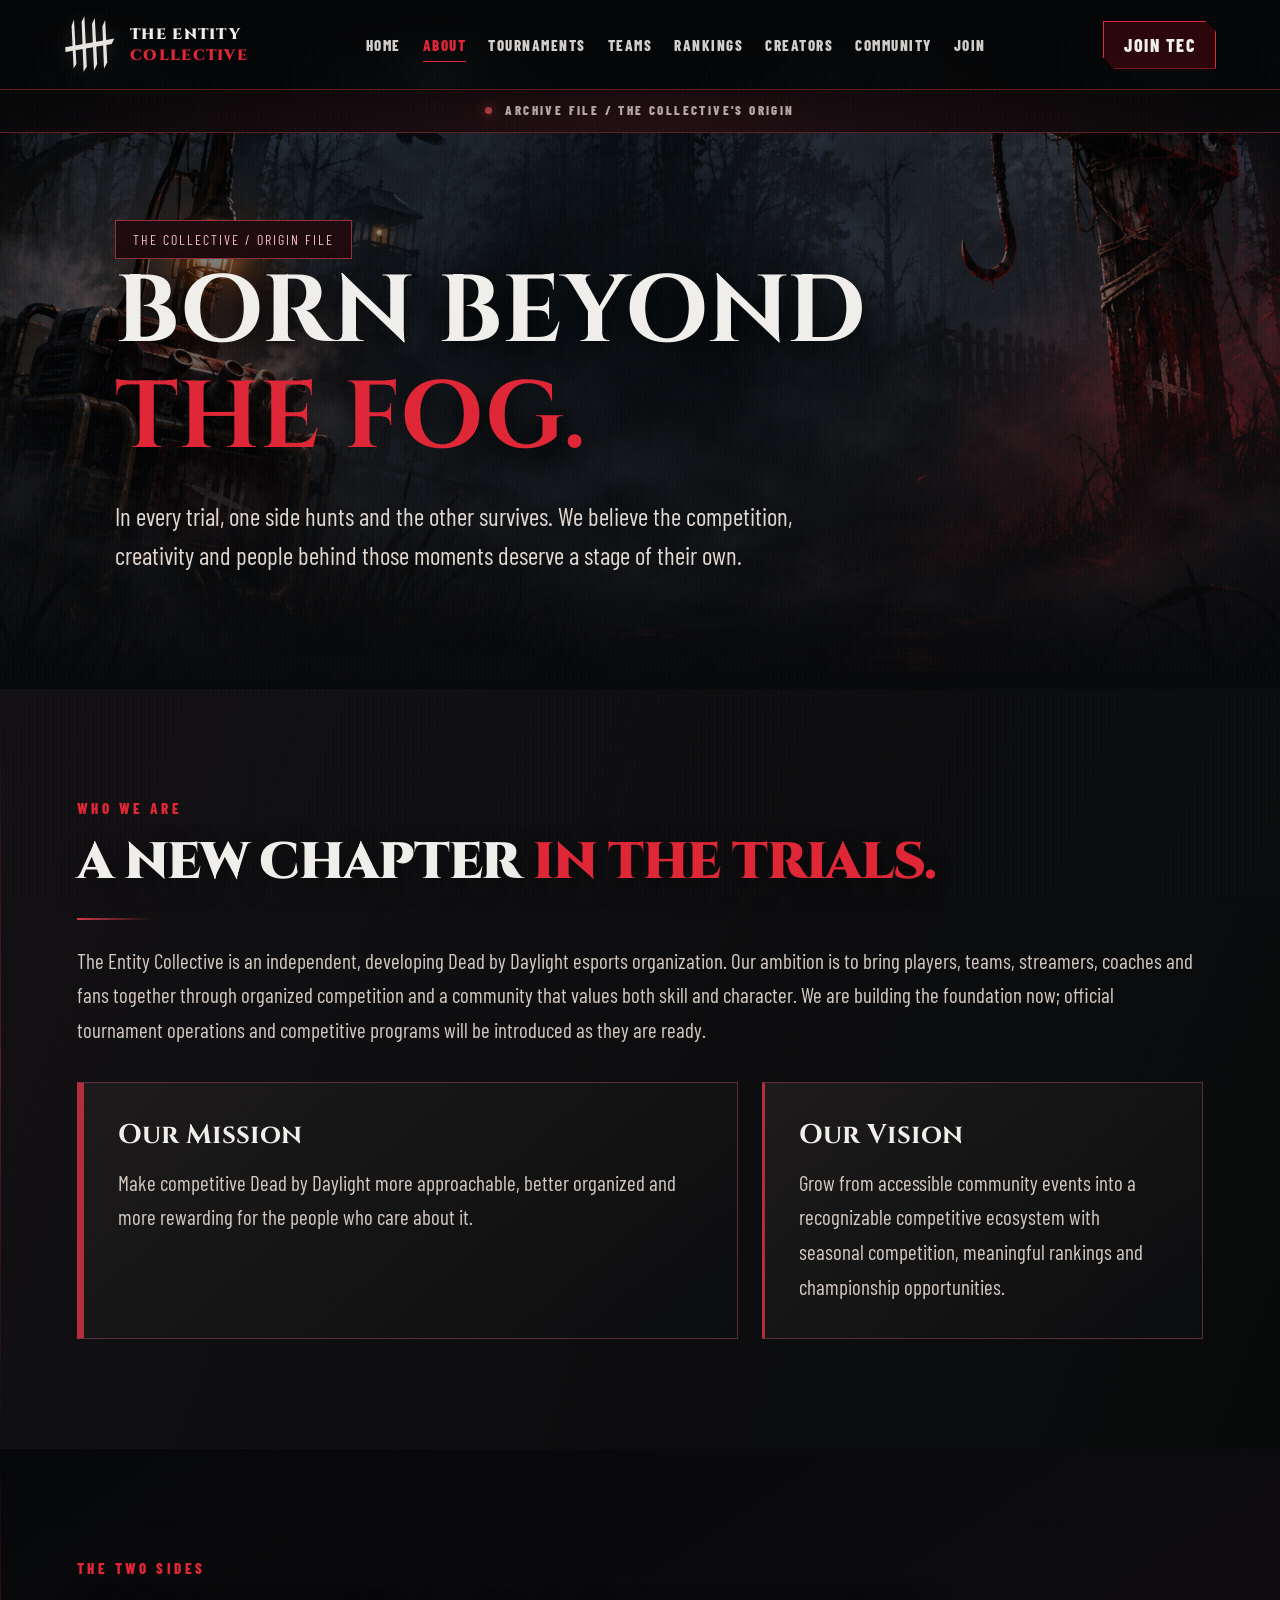
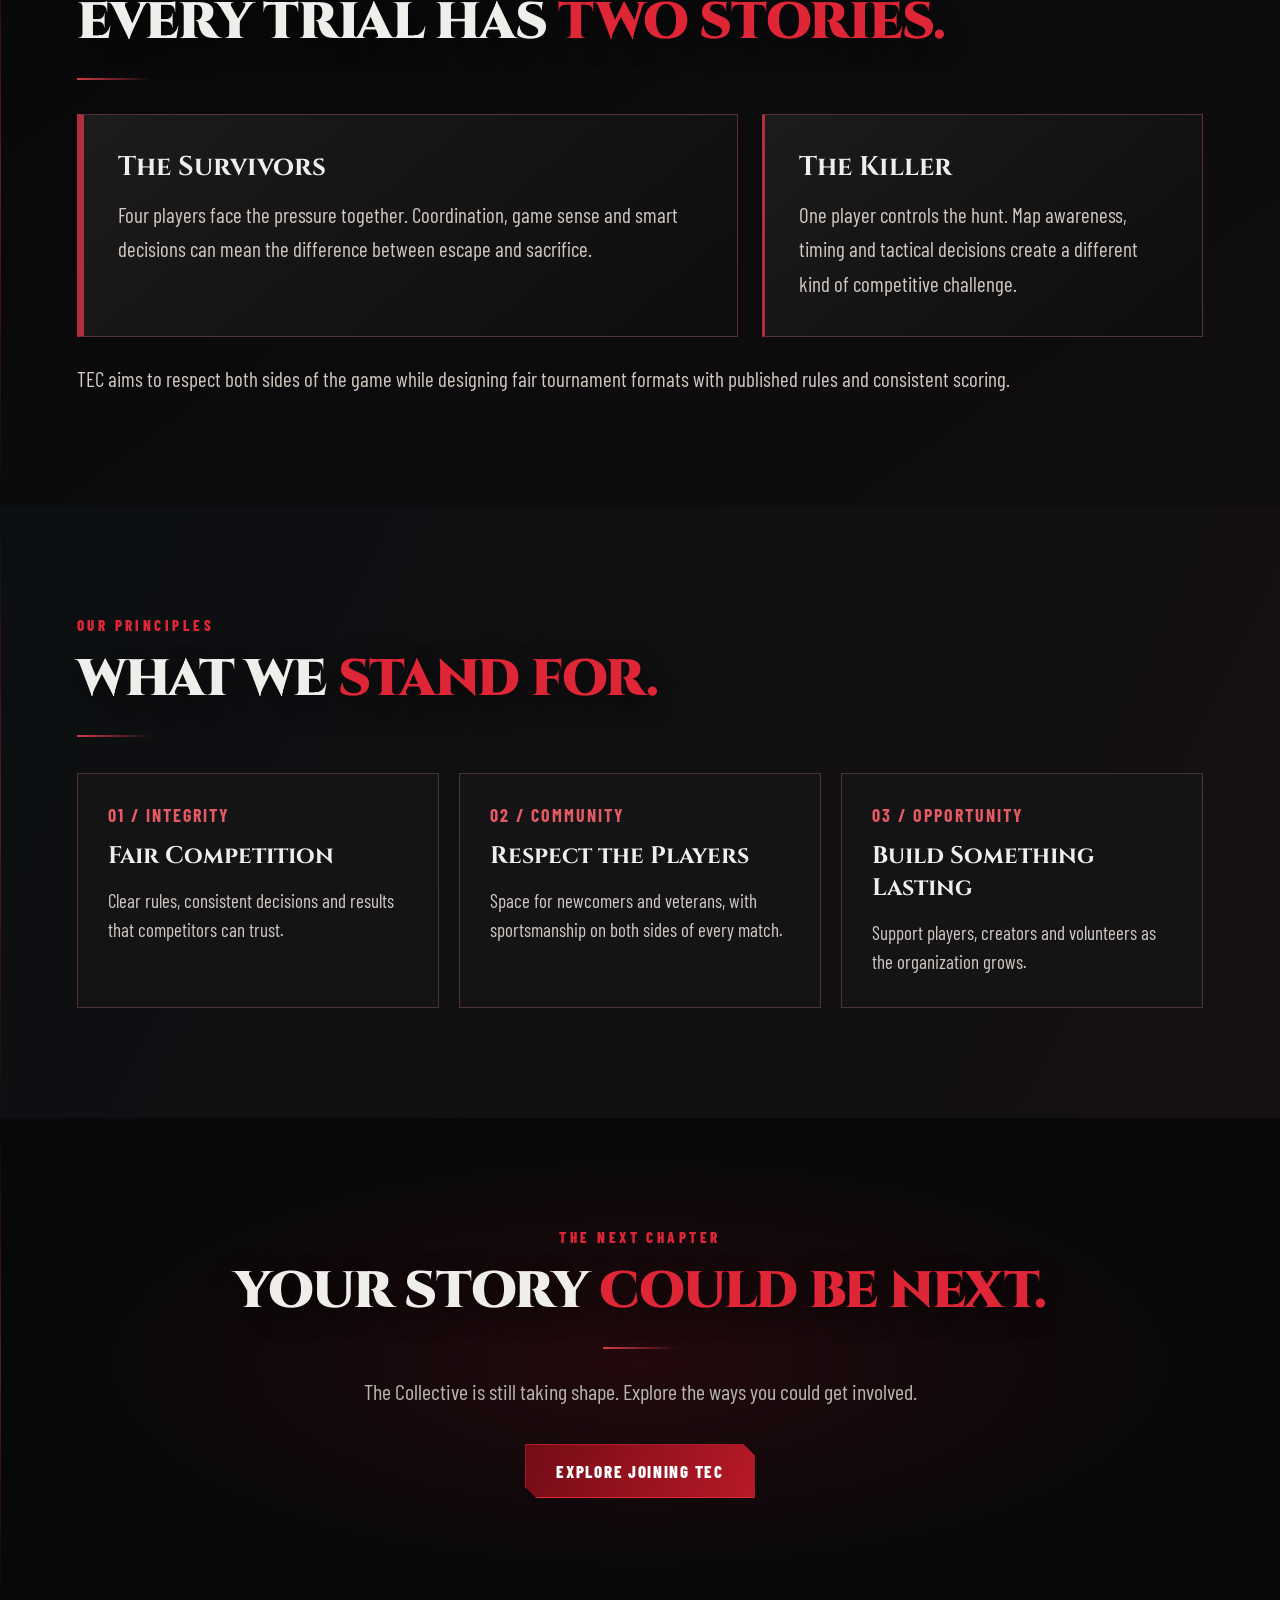
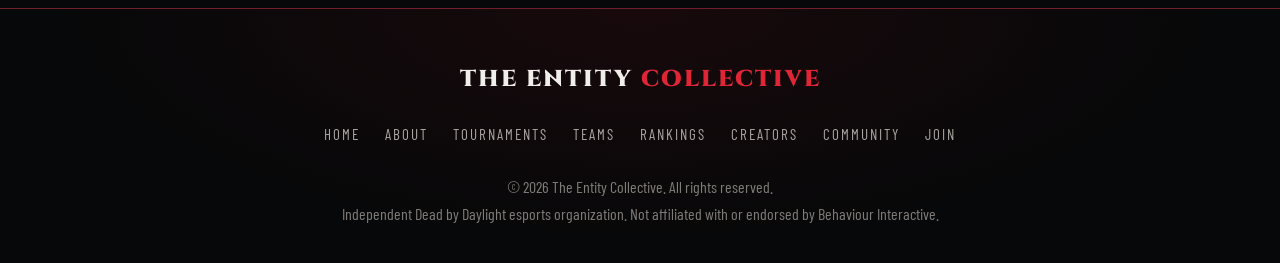
==== commit b6b29c4d: "Load refreshed distinct TEC page designs" ====
--- a/about.html
+++ b/about.html
@@ -1,4 +1,4 @@
-<!DOCTYPE html><html lang="en"><head><meta charset="UTF-8"><meta name="viewport" content="width=device-width,initial-scale=1"><meta name="theme-color" content="#08090b"><meta name="description" content="Discover the mission and vision behind The Entity Collective, an independent Dead by Daylight esports community."><title>About Us | The Entity Collective</title><link rel="stylesheet" href="/style.css?v=tec-realm-1"><style>.lore-hero{min-height:610px;display:grid;place-items:center;text-align:center;padding:175px 6% 90px;position:relative;isolation:isolate;background:linear-gradient(180deg,rgba(5,6,8,.45),rgba(5,6,8,.5) 45%,#08090b),url("/Fogbound%20Forest_%20Generator%20and%20Sacrificial%20Hook.png") center/cover}.lore-hero h1{font-family:var(--heading-font);font-size:clamp(45px,8vw,95px);line-height:1.12;text-transform:uppercase;text-shadow:0 8px 32px #000}.lore-hero h1 span{color:var(--red-bright)}.lore-hero p{font-size:clamp(19px,2.4vw,25px);max-width:780px;margin:25px auto;color:#e0d7d1;line-height:1.55}.lore-tag{display:inline-block;border:1px solid #94313b;background:#1e0b10;padding:10px 17px;color:#edb9bd;font-size:14px;letter-spacing:2px;text-transform:uppercase}.lore-grid{display:grid;grid-template-columns:repeat(2,minmax(0,1fr));gap:24px;margin-top:34px}.lore-panel{padding:34px;background:linear-gradient(140deg,#1d1b1c,#0c0d0e);border:1px solid #57313a;border-left:3px solid #b42d3d}.lore-panel h3{font-family:var(--heading-font);font-size:27px;margin-bottom:13px}.lore-panel p,.lore-copy{font-size:21px;color:#d3c9c2;line-height:1.65}.lore-list{margin:20px 0 0;padding-left:24px;color:#d3c9c2;font-size:20px;line-height:1.8}.lore-steps{display:grid;grid-template-columns:repeat(3,minmax(0,1fr));gap:20px;margin-top:36px}.lore-steps article{border:1px solid #503039;background:#141417;padding:30px}.lore-steps strong{color:#e45a62;letter-spacing:2px}.lore-steps h3{font-family:var(--heading-font);font-size:24px;margin:14px 0}.lore-steps p{font-size:19px;color:#d3c9c2;line-height:1.55}.lore-status{padding:30px;border:1px solid #92515a;background:#1b1014;margin-top:30px}.lore-status h3{font-family:var(--heading-font);font-size:25px;margin-bottom:12px}.lore-status p{font-size:20px;color:#e2d3cb;line-height:1.6}@media(max-width:800px){.lore-grid,.lore-steps{grid-template-columns:1fr}.lore-hero{min-height:490px}.lore-panel{padding:25px}}</style></head><body class="realm-about">
+<!DOCTYPE html><html lang="en"><head><meta charset="UTF-8"><meta name="viewport" content="width=device-width,initial-scale=1"><meta name="theme-color" content="#08090b"><meta name="description" content="Discover the mission and vision behind The Entity Collective, an independent Dead by Daylight esports community."><title>About Us | The Entity Collective</title><link rel="stylesheet" href="/style.css?v=tec-variety-2"><style>.lore-hero{min-height:610px;display:grid;place-items:center;text-align:center;padding:175px 6% 90px;position:relative;isolation:isolate;background:linear-gradient(180deg,rgba(5,6,8,.45),rgba(5,6,8,.5) 45%,#08090b),url("/Fogbound%20Forest_%20Generator%20and%20Sacrificial%20Hook.png") center/cover}.lore-hero h1{font-family:var(--heading-font);font-size:clamp(45px,8vw,95px);line-height:1.12;text-transform:uppercase;text-shadow:0 8px 32px #000}.lore-hero h1 span{color:var(--red-bright)}.lore-hero p{font-size:clamp(19px,2.4vw,25px);max-width:780px;margin:25px auto;color:#e0d7d1;line-height:1.55}.lore-tag{display:inline-block;border:1px solid #94313b;background:#1e0b10;padding:10px 17px;color:#edb9bd;font-size:14px;letter-spacing:2px;text-transform:uppercase}.lore-grid{display:grid;grid-template-columns:repeat(2,minmax(0,1fr));gap:24px;margin-top:34px}.lore-panel{padding:34px;background:linear-gradient(140deg,#1d1b1c,#0c0d0e);border:1px solid #57313a;border-left:3px solid #b42d3d}.lore-panel h3{font-family:var(--heading-font);font-size:27px;margin-bottom:13px}.lore-panel p,.lore-copy{font-size:21px;color:#d3c9c2;line-height:1.65}.lore-list{margin:20px 0 0;padding-left:24px;color:#d3c9c2;font-size:20px;line-height:1.8}.lore-steps{display:grid;grid-template-columns:repeat(3,minmax(0,1fr));gap:20px;margin-top:36px}.lore-steps article{border:1px solid #503039;background:#141417;padding:30px}.lore-steps strong{color:#e45a62;letter-spacing:2px}.lore-steps h3{font-family:var(--heading-font);font-size:24px;margin:14px 0}.lore-steps p{font-size:19px;color:#d3c9c2;line-height:1.55}.lore-status{padding:30px;border:1px solid #92515a;background:#1b1014;margin-top:30px}.lore-status h3{font-family:var(--heading-font);font-size:25px;margin-bottom:12px}.lore-status p{font-size:20px;color:#e2d3cb;line-height:1.6}@media(max-width:800px){.lore-grid,.lore-steps{grid-template-columns:1fr}.lore-hero{min-height:490px}.lore-panel{padding:25px}}</style></head><body class="realm-about">
 <svg xmlns="http://www.w3.org/2000/svg" style="position:absolute;width:0;height:0;overflow:hidden" aria-hidden="true"><symbol id="tec-emblem" viewBox="0 0 130 140">
     <g fill="currentColor">
       <path d="M19 24 L25 7 L31 119 L24 130 Z"/>
--- a/style.css
+++ b/style.css
@@ -920,3 +920,61 @@
 .realm-signal .signal-divider{color:#b3434b}
 .realm-home .realm-signal{margin-bottom:-88px}
 @media(max-width:850px){.realm-signal{margin-top:88px;margin-bottom:-88px;font-size:11px;letter-spacing:1px;padding:12px 8px;gap:7px}}
+
+
+/* REALM II — DIFFERENT EDITORIAL COMPOSITIONS ON EACH PAGE */
+.realm-tournaments .tournament-hero{text-align:left;justify-content:flex-start;padding-left:max(7%,calc((100vw - 1320px)/2))}
+.realm-tournaments .tournament-hero>div{max-width:720px}
+.realm-tournaments .tournament-hero h1,.realm-tournaments .tournament-hero p{text-align:left;margin-left:0}
+.realm-tournaments .tournament-hero h1:after{margin-left:0}
+.realm-tournaments .tournament-hero:after{background:linear-gradient(90deg,rgba(3,3,5,.8),rgba(3,3,5,.35) 60%,transparent)}
+.realm-tournaments .section:nth-of-type(3){background:linear-gradient(100deg,#0c1113,#111015)}
+.realm-tournaments .section:nth-of-type(4){border-top:1px solid #5b2731;border-bottom:1px solid #5b2731}
+.realm-teams .roster-hero{text-align:left;justify-content:flex-start;padding-left:8%;background:linear-gradient(90deg,#071112,#0c0d0f)}
+.realm-teams .roster-hero>div{max-width:730px}
+.realm-teams .roster-hero h1,.realm-teams .roster-hero p{text-align:left;margin-left:0}
+.realm-teams .roster-hero h1:after{margin-left:0}
+.realm-teams .roster-hero:after{background:linear-gradient(90deg,#061113 2%,rgba(5,12,14,.8) 42%,rgba(5,12,14,.12))}
+.realm-teams .roster-hero:before{background-position:70% center!important}
+.realm-teams .section:nth-of-type(2) .section-container{border-left:4px solid #528c8d;padding-left:clamp(25px,5vw,65px)}
+.realm-rankings .rank-hero{min-height:460px;background:#0f0d0a}
+.realm-rankings .rank-hero:before{opacity:.45;filter:sepia(.5)!important}
+.realm-rankings .rank-hero h1{font-size:clamp(42px,6vw,72px)}
+.realm-rankings .section:nth-of-type(2){background:linear-gradient(140deg,#18130d,#0a0a0a)}
+.realm-rankings .section:nth-of-type(2) .section-container{border:1px solid rgba(190,143,77,.22);padding:clamp(25px,4vw,60px);background:rgba(0,0,0,.25)}
+.realm-rankings .section-kicker{color:#d0a86a}
+.realm-creators .creator-hero{text-align:left;justify-content:flex-start;padding-left:8%;min-height:620px}
+.realm-creators .creator-hero>div{max-width:650px}
+.realm-creators .creator-hero h1,.realm-creators .creator-hero p{text-align:left;margin-left:0}
+.realm-creators .creator-hero h1:after{margin-left:0}
+.realm-creators .creator-hero:after{background:linear-gradient(90deg,#0e0717,rgba(15,8,20,.85) 40%,transparent)}
+.realm-creators .creator-hero:before{background-position:75% center!important}
+.realm-creators .section:nth-of-type(2){background:linear-gradient(115deg,#160d1b,#08090b)}
+.realm-creators .creator-card{border-radius:16px 0 16px 0;transform:rotate(-.35deg)}
+.realm-creators .creator-card:nth-child(even){transform:rotate(.35deg)}
+.realm-community .community-hero{min-height:480px}
+.realm-community .community-hero:before{filter:saturate(.5) hue-rotate(35deg)!important}
+.realm-community .community-hero h1{font-size:clamp(48px,7vw,96px)}
+.realm-community .section:nth-of-type(2){background:radial-gradient(ellipse at center,rgba(112,55,24,.16),transparent 65%),#0a0b0b}
+.realm-community .community-feature-grid{grid-template-columns:repeat(12,minmax(0,1fr))}
+.realm-community .community-feature{grid-column:span 4}
+.realm-community .community-feature:nth-child(1),.realm-community .community-feature:nth-child(6){grid-column:span 6;background:linear-gradient(120deg,#1c1816,#101211)}
+.realm-community .community-feature:nth-child(2),.realm-community .community-feature:nth-child(5){grid-column:span 3}
+.realm-community .community-feature:nth-child(3),.realm-community .community-feature:nth-child(4){grid-column:span 3}
+.realm-about .lore-hero{text-align:left;justify-items:start;padding-left:9%;background-position:70% center}
+.realm-about .lore-hero>div{max-width:760px}
+.realm-about .lore-hero p{text-align:left;margin-left:0}
+.realm-about .section:nth-of-type(2){background:linear-gradient(110deg,#121013,#090b0b)}
+.realm-about .lore-grid{grid-template-columns:1.2fr .8fr}
+.realm-about .lore-panel:first-child{border-left-width:7px}
+.realm-join .lore-hero{min-height:490px;background:linear-gradient(180deg,rgba(0,0,0,.25),#09090a),url("/Fogbound%20Forest_%20Generator%20and%20Sacrificial%20Hook.png") center/cover}
+.realm-join .lore-hero h1{font-size:clamp(55px,9vw,120px)}
+.realm-join .lore-grid{grid-template-columns:repeat(12,minmax(0,1fr))}
+.realm-join .lore-grid .lore-panel{grid-column:span 6;min-height:210px}
+.realm-join .lore-grid .lore-panel:nth-child(2),.realm-join .lore-grid .lore-panel:nth-child(3){border-left-color:#698d8d}
+.realm-join .lore-steps article{border-top:4px solid #ac3443}
+.realm-home .hero{background:radial-gradient(ellipse at center,rgba(89,8,17,.12),transparent 60%),#070809}
+.realm-home .section:nth-of-type(2) .section-container{border-left:3px solid #82202c;padding-left:clamp(20px,4vw,55px)}
+.realm-home .section:nth-of-type(4){background:linear-gradient(115deg,#081314,#111013)}
+.realm-home .section:nth-of-type(6){background:linear-gradient(115deg,#160e1b,#0a0b0c)}
+@media(max-width:900px){.realm-community .community-feature-grid,.realm-join .lore-grid,.realm-about .lore-grid{display:grid;grid-template-columns:1fr}.realm-community .community-feature,.realm-community .community-feature:nth-child(n),.realm-join .lore-grid .lore-panel{grid-column:1}.realm-tournaments .tournament-hero,.realm-teams .roster-hero,.realm-creators .creator-hero,.realm-about .lore-hero{padding-left:6%;padding-right:6%}.realm-about .lore-hero{justify-items:center;text-align:center}.realm-about .lore-hero p{text-align:center}.realm-creators .creator-card,.realm-creators .creator-card:nth-child(even){transform:none}}
